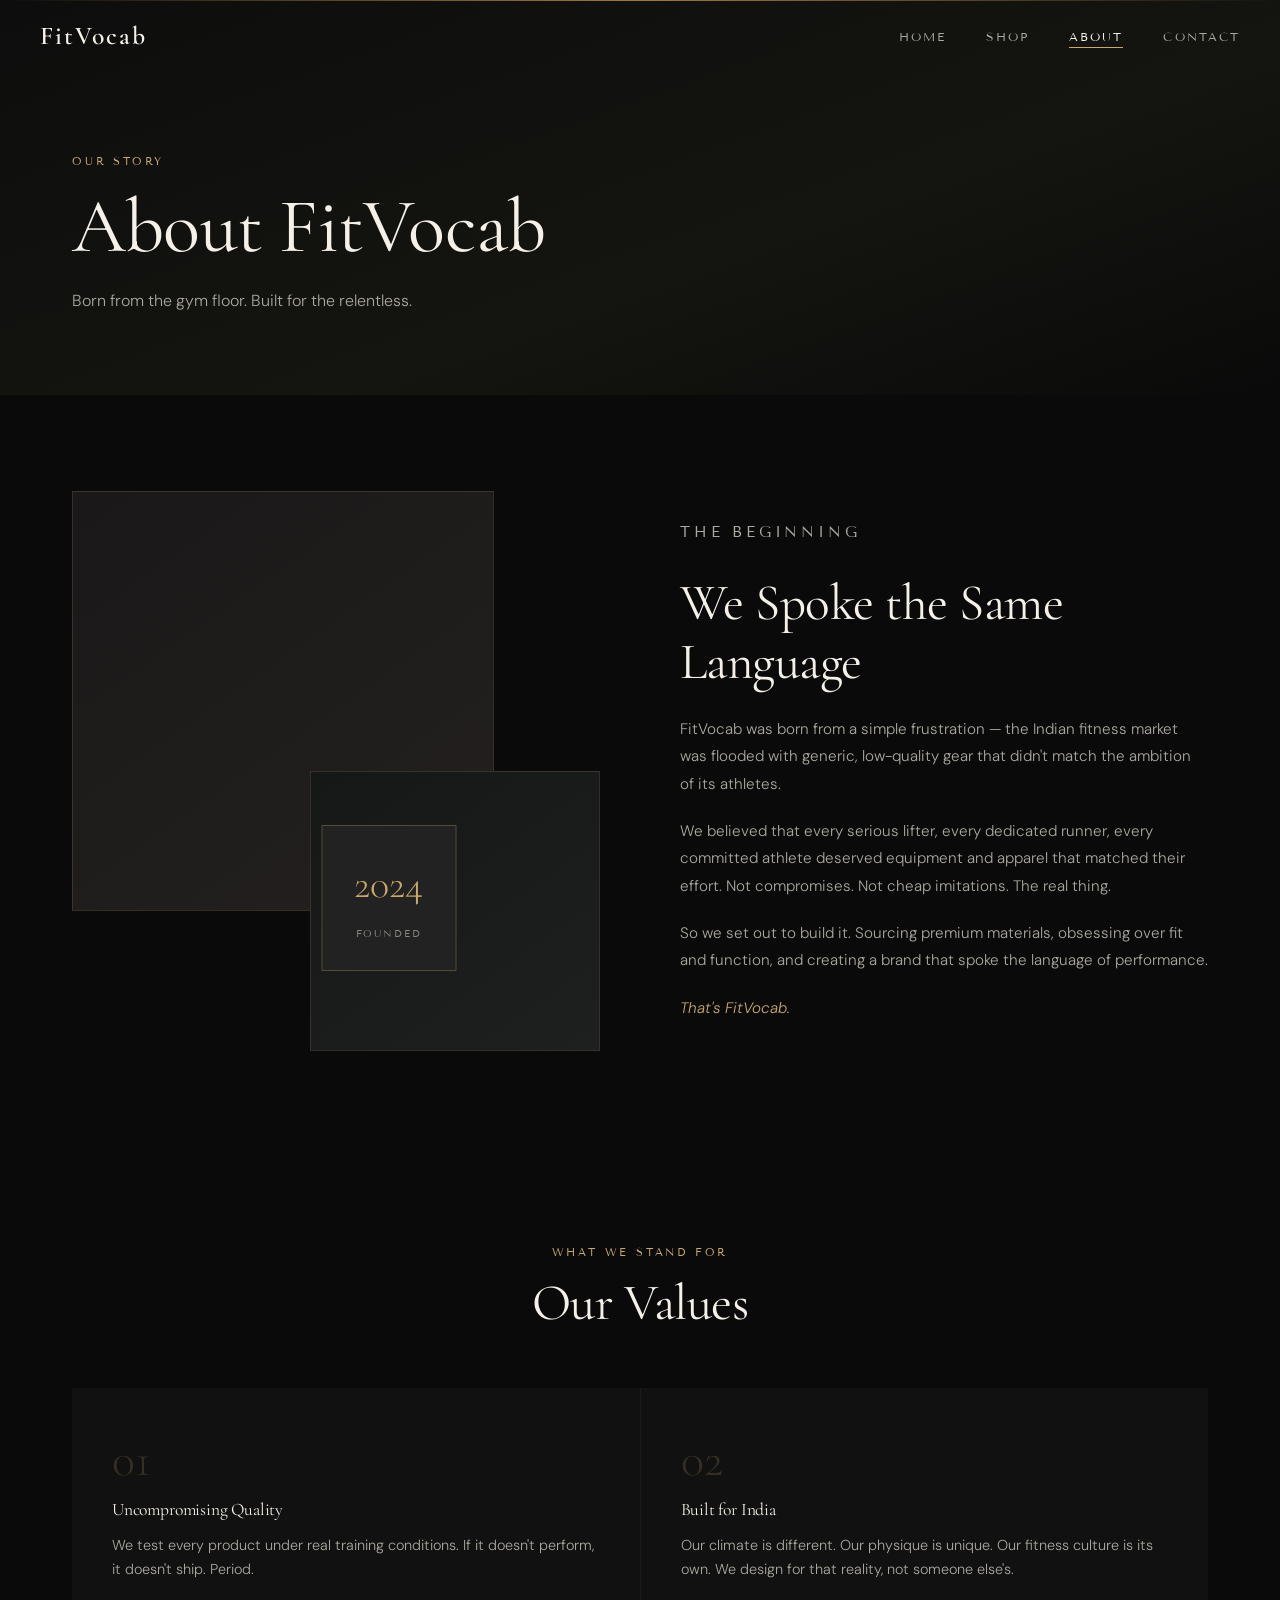
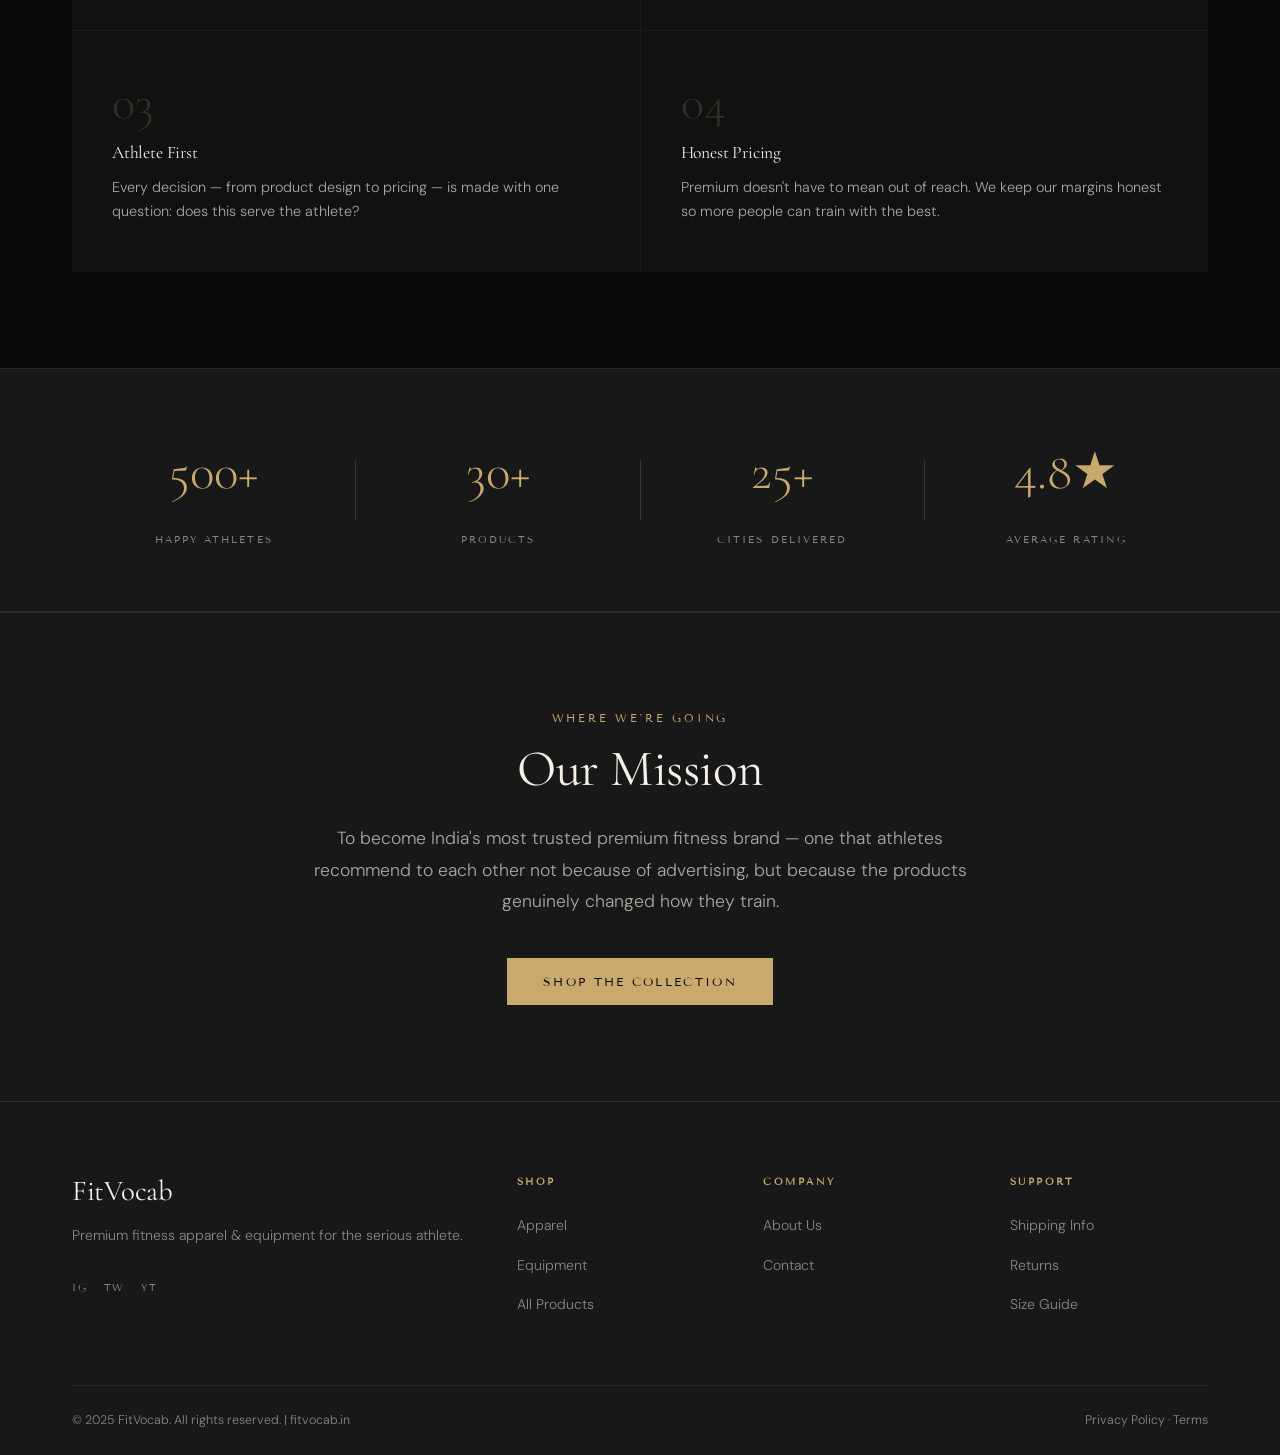
==== about.html @ 498e6c44 "Initial commit — FitVocab website" ====
<!DOCTYPE html>
<html lang="en">
<head>
  <meta charset="UTF-8" />
  <meta name="viewport" content="width=device-width, initial-scale=1.0"/>
  <title>About — FitVocab</title>
  <link rel="preconnect" href="https://fonts.googleapis.com">
  <link rel="preconnect" href="https://fonts.gstatic.com" crossorigin>
  <link href="https://fonts.googleapis.com/css2?family=Cormorant+Garamond:ital,wght@0,300;0,400;0,600;1,300;1,400&family=Tenor+Sans&family=DM+Sans:wght@300;400;500&display=swap" rel="stylesheet">
  <link rel="stylesheet" href="css/style.css">
</head>
<body>

  <nav class="nav" id="nav">
    <a href="index.html" class="nav-logo">FitVocab</a>
    <ul class="nav-links">
      <li><a href="index.html">Home</a></li>
      <li><a href="products.html">Shop</a></li>
      <li><a href="about.html" class="active">About</a></li>
      <li><a href="contact.html">Contact</a></li>
    </ul>
    <button class="nav-toggle" id="navToggle">
      <span></span><span></span><span></span>
    </button>
  </nav>

  <div class="mobile-menu" id="mobileMenu">
    <ul>
      <li><a href="index.html">Home</a></li>
      <li><a href="products.html">Shop</a></li>
      <li><a href="about.html">About</a></li>
      <li><a href="contact.html">Contact</a></li>
    </ul>
  </div>

  <!-- PAGE HERO -->
  <section class="page-hero">
    <div class="page-hero-bg"></div>
    <div class="container">
      <p class="section-eyebrow">Our Story</p>
      <h1 class="page-hero-title">About FitVocab</h1>
      <p class="page-hero-sub">Born from the gym floor. Built for the relentless.</p>
    </div>
  </section>

  <!-- ORIGIN STORY -->
  <section class="about-story section">
    <div class="container">
      <div class="about-split">
        <div class="about-visual">
          <div class="about-img-block about-img-main"></div>
          <div class="about-img-block about-img-accent"></div>
          <div class="about-stat-card">
            <span class="stat-number">2024</span>
            <span class="stat-label">Founded</span>
          </div>
        </div>
        <div class="about-text">
          <p class="section-eyebrow">The Beginning</p>
          <h2>We Spoke the Same Language</h2>
          <p>FitVocab was born from a simple frustration — the Indian fitness market was flooded with generic, low-quality gear that didn't match the ambition of its athletes.</p>
          <p>We believed that every serious lifter, every dedicated runner, every committed athlete deserved equipment and apparel that matched their effort. Not compromises. Not cheap imitations. The real thing.</p>
          <p>So we set out to build it. Sourcing premium materials, obsessing over fit and function, and creating a brand that spoke the language of performance.</p>
          <p><em>That's FitVocab.</em></p>
        </div>
      </div>
    </div>
  </section>

  <!-- VALUES -->
  <section class="about-values section">
    <div class="container">
      <div class="section-header centered">
        <p class="section-eyebrow">What We Stand For</p>
        <h2 class="section-title">Our Values</h2>
      </div>
      <div class="values-grid">
        <div class="value-item">
          <div class="value-num">01</div>
          <h4>Uncompromising Quality</h4>
          <p>We test every product under real training conditions. If it doesn't perform, it doesn't ship. Period.</p>
        </div>
        <div class="value-item">
          <div class="value-num">02</div>
          <h4>Built for India</h4>
          <p>Our climate is different. Our physique is unique. Our fitness culture is its own. We design for that reality, not someone else's.</p>
        </div>
        <div class="value-item">
          <div class="value-num">03</div>
          <h4>Athlete First</h4>
          <p>Every decision — from product design to pricing — is made with one question: does this serve the athlete?</p>
        </div>
        <div class="value-item">
          <div class="value-num">04</div>
          <h4>Honest Pricing</h4>
          <p>Premium doesn't have to mean out of reach. We keep our margins honest so more people can train with the best.</p>
        </div>
      </div>
    </div>
  </section>

  <!-- STATS BAND -->
  <section class="stats-band">
    <div class="container">
      <div class="stats-row">
        <div class="stat">
          <span class="stat-big">500+</span>
          <span class="stat-desc">Happy Athletes</span>
        </div>
        <div class="stat-divider"></div>
        <div class="stat">
          <span class="stat-big">30+</span>
          <span class="stat-desc">Products</span>
        </div>
        <div class="stat-divider"></div>
        <div class="stat">
          <span class="stat-big">25+</span>
          <span class="stat-desc">Cities Delivered</span>
        </div>
        <div class="stat-divider"></div>
        <div class="stat">
          <span class="stat-big">4.8★</span>
          <span class="stat-desc">Average Rating</span>
        </div>
      </div>
    </div>
  </section>

  <!-- MISSION -->
  <section class="about-mission section">
    <div class="container">
      <div class="mission-inner">
        <p class="section-eyebrow">Where We're Going</p>
        <h2>Our Mission</h2>
        <p class="mission-text">To become India's most trusted premium fitness brand — one that athletes recommend to each other not because of advertising, but because the products genuinely changed how they train.</p>
        <a href="products.html" class="btn-primary">Shop the Collection</a>
      </div>
    </div>
  </section>

  <!-- FOOTER -->
  <footer class="footer">
    <div class="container">
      <div class="footer-grid">
        <div class="footer-brand">
          <h3 class="footer-logo">FitVocab</h3>
          <p>Premium fitness apparel & equipment for the serious athlete.</p>
          <div class="footer-social">
            <a href="#" aria-label="Instagram">IG</a>
            <a href="#" aria-label="Twitter">TW</a>
            <a href="#" aria-label="YouTube">YT</a>
          </div>
        </div>
        <div class="footer-links">
          <h5>Shop</h5>
          <ul>
            <li><a href="products.html?cat=apparel">Apparel</a></li>
            <li><a href="products.html?cat=equipment">Equipment</a></li>
            <li><a href="products.html">All Products</a></li>
          </ul>
        </div>
        <div class="footer-links">
          <h5>Company</h5>
          <ul>
            <li><a href="about.html">About Us</a></li>
            <li><a href="contact.html">Contact</a></li>
          </ul>
        </div>
        <div class="footer-links">
          <h5>Support</h5>
          <ul>
            <li><a href="#">Shipping Info</a></li>
            <li><a href="#">Returns</a></li>
            <li><a href="#">Size Guide</a></li>
          </ul>
        </div>
      </div>
      <div class="footer-bottom">
        <p>© 2025 FitVocab. All rights reserved. | fitvocab.in</p>
        <p><a href="#">Privacy Policy</a> · <a href="#">Terms</a></p>
      </div>
    </div>
  </footer>

  <script src="js/main.js"></script>
</body>
</html>
---- css/style.css ----
/* ============================================
   FITVOCAB — Premium Fitness Store
   Luxury Dark Aesthetic
   ============================================ */

:root {
  --black:    #0a0a0a;
  --dark:     #111111;
  --dark-2:   #181818;
  --dark-3:   #222222;
  --gold:     #c9a96e;
  --gold-lt:  #e2c992;
  --gold-dk:  #a07840;
  --white:    #f5f0e8;
  --white-2:  #ede8de;
  --grey:     #888880;
  --grey-lt:  #aaa89f;
  --radius:   2px;
  --nav-h:    72px;
  --transition: 0.4s cubic-bezier(0.25, 0.46, 0.45, 0.94);
}

/* RESET */
*, *::before, *::after { box-sizing: border-box; margin: 0; padding: 0; }
html { scroll-behavior: smooth; }
body {
  background: var(--black);
  color: var(--white);
  font-family: 'DM Sans', sans-serif;
  font-weight: 300;
  line-height: 1.7;
  overflow-x: hidden;
}
a { color: inherit; text-decoration: none; }
img { display: block; max-width: 100%; }
ul { list-style: none; }

/* TYPOGRAPHY */
h1, h2, h3, h4 {
  font-family: 'Cormorant Garamond', serif;
  font-weight: 400;
  line-height: 1.15;
  letter-spacing: -0.01em;
}
h1 { font-size: clamp(3rem, 7vw, 6rem); }
h2 { font-size: clamp(2rem, 4vw, 3.2rem); }
h3 { font-size: clamp(1.4rem, 2.5vw, 2rem); }
h4 { font-size: 1.2rem; }
em { font-style: italic; color: var(--gold); }

/* CONTAINER */
.container {
  max-width: 1200px;
  margin: 0 auto;
  padding: 0 32px;
}

/* SECTION SPACING */
.section { padding: 96px 0; }

/* SECTION HEADER */
.section-header {
  display: flex;
  align-items: baseline;
  gap: 24px;
  margin-bottom: 56px;
  flex-wrap: wrap;
}
.section-header.centered {
  flex-direction: column;
  align-items: center;
  text-align: center;
  gap: 12px;
}
.section-eyebrow {
  font-family: 'Tenor Sans', sans-serif;
  font-size: 0.7rem;
  letter-spacing: 0.25em;
  text-transform: uppercase;
  color: var(--gold);
}
.section-title { flex: 1; }
.section-link {
  font-family: 'Tenor Sans', sans-serif;
  font-size: 0.75rem;
  letter-spacing: 0.15em;
  text-transform: uppercase;
  color: var(--gold);
  margin-left: auto;
  white-space: nowrap;
  transition: opacity var(--transition);
}
.section-link:hover { opacity: 0.7; }

/* ============================================
   NAV
   ============================================ */
.nav {
  position: fixed;
  top: 0; left: 0; right: 0;
  z-index: 100;
  display: flex;
  align-items: center;
  justify-content: space-between;
  padding: 0 40px;
  height: var(--nav-h);
  transition: background var(--transition), border-color var(--transition);
}
.nav.scrolled {
  background: rgba(10,10,10,0.95);
  backdrop-filter: blur(12px);
  border-bottom: 1px solid rgba(201,169,110,0.15);
}
.nav-logo {
  font-family: 'Cormorant Garamond', serif;
  font-size: 1.6rem;
  font-weight: 600;
  letter-spacing: 0.08em;
  color: var(--white);
}
.nav-links {
  display: flex;
  gap: 40px;
}
.nav-links a {
  font-family: 'Tenor Sans', sans-serif;
  font-size: 0.72rem;
  letter-spacing: 0.18em;
  text-transform: uppercase;
  color: var(--grey-lt);
  transition: color var(--transition);
  position: relative;
}
.nav-links a::after {
  content: '';
  position: absolute;
  bottom: -4px; left: 0;
  width: 0; height: 1px;
  background: var(--gold);
  transition: width var(--transition);
}
.nav-links a:hover, .nav-links a.active {
  color: var(--white);
}
.nav-links a:hover::after, .nav-links a.active::after { width: 100%; }

.nav-toggle {
  display: none;
  flex-direction: column;
  gap: 5px;
  background: none;
  border: none;
  cursor: pointer;
  padding: 4px;
}
.nav-toggle span {
  display: block;
  width: 24px; height: 1px;
  background: var(--white);
  transition: var(--transition);
}

/* MOBILE MENU */
.mobile-menu {
  display: none;
  position: fixed;
  inset: 0;
  background: var(--black);
  z-index: 99;
  align-items: center;
  justify-content: center;
}
.mobile-menu.open { display: flex; }
.mobile-menu ul {
  display: flex;
  flex-direction: column;
  align-items: center;
  gap: 32px;
}
.mobile-menu a {
  font-family: 'Cormorant Garamond', serif;
  font-size: 2.5rem;
  color: var(--white-2);
  transition: color var(--transition);
}
.mobile-menu a:hover { color: var(--gold); }

/* ============================================
   BUTTONS
   ============================================ */
.btn-primary {
  display: inline-block;
  padding: 14px 36px;
  background: var(--gold);
  color: var(--black);
  font-family: 'Tenor Sans', sans-serif;
  font-size: 0.72rem;
  letter-spacing: 0.2em;
  text-transform: uppercase;
  transition: background var(--transition), transform 0.2s;
  cursor: pointer;
  border: none;
}
.btn-primary:hover {
  background: var(--gold-lt);
  transform: translateY(-2px);
}
.btn-ghost {
  display: inline-block;
  padding: 13px 36px;
  border: 1px solid rgba(201,169,110,0.5);
  color: var(--gold);
  font-family: 'Tenor Sans', sans-serif;
  font-size: 0.72rem;
  letter-spacing: 0.2em;
  text-transform: uppercase;
  transition: border-color var(--transition), background var(--transition);
}
.btn-ghost:hover {
  border-color: var(--gold);
  background: rgba(201,169,110,0.08);
}

/* ============================================
   HERO
   ============================================ */
.hero {
  position: relative;
  min-height: 100vh;
  display: flex;
  align-items: center;
  overflow: hidden;
}
.hero-bg {
  position: absolute;
  inset: 0;
  z-index: 0;
}
.hero-gradient {
  position: absolute;
  inset: 0;
  background:
    radial-gradient(ellipse 80% 60% at 60% 40%, rgba(201,169,110,0.07) 0%, transparent 60%),
    radial-gradient(ellipse 50% 80% at 20% 80%, rgba(201,169,110,0.04) 0%, transparent 50%),
    linear-gradient(160deg, #0a0a0a 0%, #111111 50%, #0d0d0d 100%);
}
.hero-grain {
  position: absolute;
  inset: 0;
  opacity: 0.035;
  background-image: url("data:image/svg+xml,%3Csvg viewBox='0 0 256 256' xmlns='http://www.w3.org/2000/svg'%3E%3Cfilter id='noise'%3E%3CfeTurbulence type='fractalNoise' baseFrequency='0.9' numOctaves='4' stitchTiles='stitch'/%3E%3C/filter%3E%3Crect width='100%25' height='100%25' filter='url(%23noise)' opacity='1'/%3E%3C/svg%3E");
  background-size: 200px;
}
.hero-content {
  position: relative;
  z-index: 1;
  padding: 0 40px;
  max-width: 760px;
  padding-top: var(--nav-h);
}
.hero-eyebrow {
  font-family: 'Tenor Sans', sans-serif;
  font-size: 0.7rem;
  letter-spacing: 0.3em;
  text-transform: uppercase;
  color: var(--gold);
  margin-bottom: 24px;
}
.hero-title {
  font-size: clamp(4rem, 9vw, 8rem);
  font-weight: 300;
  line-height: 1.05;
  margin-bottom: 24px;
  color: var(--white);
}
.hero-sub {
  font-size: 1rem;
  color: var(--grey-lt);
  max-width: 460px;
  margin-bottom: 48px;
  line-height: 1.8;
}
.hero-cta {
  display: flex;
  gap: 16px;
  flex-wrap: wrap;
}

/* Hero decorative elements */
.hero-scroll {
  position: absolute;
  bottom: 48px;
  left: 40px;
  display: flex;
  flex-direction: column;
  align-items: center;
  gap: 12px;
  z-index: 1;
}
.hero-scroll span {
  font-family: 'Tenor Sans', sans-serif;
  font-size: 0.6rem;
  letter-spacing: 0.25em;
  text-transform: uppercase;
  color: var(--grey);
  writing-mode: vertical-rl;
}
.scroll-line {
  width: 1px;
  height: 60px;
  background: linear-gradient(to bottom, var(--gold), transparent);
  animation: scrollPulse 2s ease-in-out infinite;
}
@keyframes scrollPulse {
  0%, 100% { opacity: 0.4; transform: scaleY(1); }
  50% { opacity: 1; transform: scaleY(1.1); }
}

.hero-badge {
  position: absolute;
  bottom: 48px;
  right: 60px;
  z-index: 1;
  animation: badgeSpin 20s linear infinite;
}
.badge-ring {
  position: relative;
  width: 100px;
  height: 100px;
}
.badge-text-svg {
  width: 100%;
  height: 100%;
  animation: badgeSpin 25s linear infinite;
}
.badge-center {
  position: absolute;
  inset: 0;
  display: flex;
  align-items: center;
  justify-content: center;
  font-family: 'Cormorant Garamond', serif;
  font-size: 1.1rem;
  color: var(--gold);
}
@keyframes badgeSpin {
  from { transform: rotate(0deg); }
  to { transform: rotate(360deg); }
}

/* REVEAL ANIMATIONS */
.reveal {
  opacity: 0;
  transform: translateY(30px);
  animation: revealUp 0.9s cubic-bezier(0.25, 0.46, 0.45, 0.94) forwards;
}
.delay-1 { animation-delay: 0.2s; }
.delay-2 { animation-delay: 0.4s; }
.delay-3 { animation-delay: 0.6s; }
@keyframes revealUp {
  to { opacity: 1; transform: translateY(0); }
}

/* ============================================
   MARQUEE
   ============================================ */
.marquee-wrap {
  background: var(--dark-2);
  border-top: 1px solid rgba(201,169,110,0.15);
  border-bottom: 1px solid rgba(201,169,110,0.15);
  padding: 14px 0;
  overflow: hidden;
  white-space: nowrap;
}
.marquee-track {
  display: inline-flex;
  gap: 40px;
  animation: marquee 30s linear infinite;
}
.marquee-track span {
  font-family: 'Tenor Sans', sans-serif;
  font-size: 0.72rem;
  letter-spacing: 0.18em;
  text-transform: uppercase;
  color: var(--grey-lt);
}
.marquee-track .dot { color: var(--gold); }
@keyframes marquee {
  from { transform: translateX(0); }
  to { transform: translateX(-50%); }
}

/* ============================================
   CATEGORIES
   ============================================ */
.cat-grid {
  display: grid;
  grid-template-columns: 1fr 1fr;
  gap: 2px;
}
.cat-card {
  position: relative;
  height: 480px;
  overflow: hidden;
  cursor: pointer;
}
.cat-apparel {
  background: linear-gradient(135deg, #1a1a1a 0%, #252520 100%);
}
.cat-equipment {
  background: linear-gradient(135deg, #151515 0%, #202020 100%);
}
.cat-card::before {
  content: '';
  position: absolute;
  inset: 0;
  background:
    radial-gradient(ellipse 60% 60% at 40% 40%, rgba(201,169,110,0.12) 0%, transparent 60%);
  z-index: 0;
  transition: opacity 0.5s;
}
.cat-card:hover::before { opacity: 1.5; }
.cat-overlay {
  position: absolute;
  inset: 0;
  background: linear-gradient(to top, rgba(0,0,0,0.7) 0%, transparent 60%);
  z-index: 1;
  transition: background var(--transition);
}
.cat-card:hover .cat-overlay {
  background: linear-gradient(to top, rgba(0,0,0,0.8) 0%, rgba(0,0,0,0.2) 100%);
}
.cat-content {
  position: absolute;
  bottom: 48px;
  left: 48px;
  z-index: 2;
}
.cat-label {
  font-family: 'Tenor Sans', sans-serif;
  font-size: 0.65rem;
  letter-spacing: 0.3em;
  color: var(--gold);
  display: block;
  margin-bottom: 12px;
}
.cat-content h3 {
  font-size: 2.5rem;
  margin-bottom: 8px;
}
.cat-content p {
  color: var(--grey-lt);
  font-size: 0.9rem;
  margin-bottom: 16px;
}
.cat-arrow {
  font-size: 1.5rem;
  color: var(--gold);
  display: inline-block;
  transition: transform var(--transition);
}
.cat-card:hover .cat-arrow { transform: translateX(8px); }

/* Decorative geometric on category cards */
.cat-apparel::after, .cat-equipment::after {
  content: '';
  position: absolute;
  top: 32px; right: 32px;
  width: 80px; height: 80px;
  border: 1px solid rgba(201,169,110,0.2);
  z-index: 1;
  transition: transform 0.6s, opacity 0.4s;
}
.cat-card:hover::after {
  transform: rotate(45deg) scale(1.1);
  opacity: 0.6;
}

/* ============================================
   PRODUCT CARDS
   ============================================ */
.products-grid {
  display: grid;
  grid-template-columns: repeat(4, 1fr);
  gap: 24px;
}
.product-card {
  cursor: pointer;
}
.product-img-wrap {
  position: relative;
  overflow: hidden;
  aspect-ratio: 3/4;
  background: var(--dark-2);
  margin-bottom: 16px;
}
.product-img {
  width: 100%;
  height: 100%;
  transition: transform 0.6s cubic-bezier(0.25, 0.46, 0.45, 0.94);
}
.product-card:hover .product-img { transform: scale(1.06); }

/* Product image placeholders with premium gradients */
.product-img-1 { background: linear-gradient(145deg, #1c1c1a 0%, #2a2820 40%, #1e1c18 100%); }
.product-img-2 { background: linear-gradient(145deg, #181818 0%, #252525 40%, #1a1a1a 100%); }
.product-img-3 { background: linear-gradient(145deg, #1a1c1c 0%, #222828 40%, #181a1a 100%); }
.product-img-4 { background: linear-gradient(145deg, #1c1a18 0%, #282420 40%, #1a1816 100%); }
.product-img-5 { background: linear-gradient(145deg, #181c1c 0%, #202828 40%, #161a1a 100%); }
.product-img-6 { background: linear-gradient(145deg, #1c1c18 0%, #28281e 40%, #1a1a16 100%); }
.product-img-7 { background: linear-gradient(145deg, #1a1818 0%, #261e1e 40%, #181414 100%); }
.product-img-8 { background: linear-gradient(145deg, #181c18 0%, #1e2a1e 40%, #161a16 100%); }

/* Add inner texture to product images */
.product-img::after {
  content: '';
  position: absolute;
  inset: 20%;
  border: 1px solid rgba(201,169,110,0.08);
  transition: opacity 0.4s;
}

.product-tag {
  position: absolute;
  top: 16px; left: 16px;
  background: var(--gold);
  color: var(--black);
  font-family: 'Tenor Sans', sans-serif;
  font-size: 0.6rem;
  letter-spacing: 0.15em;
  text-transform: uppercase;
  padding: 4px 10px;
  z-index: 2;
}
.product-hover {
  position: absolute;
  inset: 0;
  background: rgba(0,0,0,0.4);
  display: flex;
  align-items: flex-end;
  justify-content: center;
  padding-bottom: 24px;
  opacity: 0;
  transition: opacity var(--transition);
  z-index: 3;
}
.product-card:hover .product-hover { opacity: 1; }
.btn-quick {
  display: inline-block;
  padding: 10px 28px;
  background: var(--white);
  color: var(--black);
  font-family: 'Tenor Sans', sans-serif;
  font-size: 0.65rem;
  letter-spacing: 0.18em;
  text-transform: uppercase;
  transform: translateY(10px);
  transition: transform 0.3s;
}
.product-card:hover .btn-quick { transform: translateY(0); }

.product-cat {
  font-family: 'Tenor Sans', sans-serif;
  font-size: 0.62rem;
  letter-spacing: 0.2em;
  text-transform: uppercase;
  color: var(--gold);
  margin-bottom: 6px;
}
.product-name {
  font-size: 1rem;
  font-family: 'Cormorant Garamond', serif;
  font-weight: 400;
  margin-bottom: 6px;
}
.product-price {
  font-family: 'DM Sans', sans-serif;
  font-size: 0.95rem;
  font-weight: 400;
  color: var(--grey-lt);
}

/* ============================================
   BRAND STATEMENT
   ============================================ */
.brand-statement {
  padding: 80px 0;
  background: var(--dark-2);
  border-top: 1px solid rgba(201,169,110,0.1);
  border-bottom: 1px solid rgba(201,169,110,0.1);
}
.statement-inner {
  max-width: 900px;
  margin: 0 auto;
  padding: 0 32px;
  display: flex;
  align-items: center;
  gap: 40px;
}
.statement-line {
  flex: 1;
  height: 1px;
  background: linear-gradient(to right, transparent, var(--gold-dk), transparent);
}
blockquote {
  font-family: 'Cormorant Garamond', serif;
  font-size: clamp(1.3rem, 2.5vw, 1.9rem);
  font-weight: 300;
  font-style: italic;
  text-align: center;
  color: var(--white-2);
  line-height: 1.5;
  white-space: nowrap;
  flex-shrink: 0;
}

/* ============================================
   WHY SECTION
   ============================================ */
.why-grid {
  display: grid;
  grid-template-columns: repeat(4, 1fr);
  gap: 1px;
  background: rgba(201,169,110,0.1);
}
.why-card {
  background: var(--dark);
  padding: 48px 32px;
  transition: background var(--transition);
}
.why-card:hover { background: var(--dark-2); }
.why-icon {
  font-size: 1.4rem;
  color: var(--gold);
  margin-bottom: 20px;
}
.why-card h4 {
  font-size: 1rem;
  margin-bottom: 12px;
  letter-spacing: 0.02em;
}
.why-card p {
  font-size: 0.88rem;
  color: var(--grey-lt);
  line-height: 1.7;
}

/* ============================================
   NEWSLETTER
   ============================================ */
.newsletter {
  padding: 96px 0;
  background: var(--dark-2);
  border-top: 1px solid rgba(201,169,110,0.1);
}
.newsletter-inner {
  max-width: 560px;
  margin: 0 auto;
  text-align: center;
  padding: 0 32px;
}
.newsletter-inner h2 {
  margin: 16px 0 36px;
  font-size: clamp(1.8rem, 3vw, 2.6rem);
}
.newsletter-form {
  display: flex;
  gap: 0;
  margin-bottom: 16px;
}
.newsletter-form input {
  flex: 1;
  padding: 14px 20px;
  background: rgba(255,255,255,0.05);
  border: 1px solid rgba(201,169,110,0.25);
  border-right: none;
  color: var(--white);
  font-family: 'DM Sans', sans-serif;
  font-size: 0.9rem;
  outline: none;
  transition: border-color var(--transition);
}
.newsletter-form input:focus { border-color: var(--gold); }
.newsletter-form input::placeholder { color: var(--grey); }
.newsletter-form button {
  padding: 14px 28px;
  background: var(--gold);
  color: var(--black);
  border: none;
  font-family: 'Tenor Sans', sans-serif;
  font-size: 0.7rem;
  letter-spacing: 0.18em;
  text-transform: uppercase;
  cursor: pointer;
  transition: background var(--transition);
}
.newsletter-form button:hover { background: var(--gold-lt); }
.newsletter-note {
  font-size: 0.78rem;
  color: var(--grey);
}

/* ============================================
   PAGE HERO (inner pages)
   ============================================ */
.page-hero {
  position: relative;
  padding: calc(var(--nav-h) + 80px) 0 80px;
  overflow: hidden;
}
.page-hero-bg {
  position: absolute;
  inset: 0;
  background: linear-gradient(160deg, #0d0d0d 0%, #141410 60%, #0a0a0a 100%);
}
.page-hero-bg::after {
  content: '';
  position: absolute;
  top: 0; left: 0; right: 0;
  height: 1px;
  background: linear-gradient(to right, transparent, var(--gold-dk), transparent);
}
.page-hero .container { position: relative; z-index: 1; }
.page-hero-title {
  font-size: clamp(3rem, 6vw, 5rem);
  margin: 12px 0 16px;
}
.page-hero-sub {
  color: var(--grey-lt);
  font-size: 1rem;
}

/* ============================================
   SHOP PAGE
   ============================================ */
.filter-bar {
  display: flex;
  justify-content: space-between;
  align-items: center;
  margin-bottom: 48px;
  padding-bottom: 24px;
  border-bottom: 1px solid rgba(201,169,110,0.1);
  flex-wrap: wrap;
  gap: 16px;
}
.filter-tabs {
  display: flex;
  gap: 4px;
}
.filter-btn {
  padding: 8px 24px;
  background: none;
  border: 1px solid rgba(255,255,255,0.1);
  color: var(--grey-lt);
  font-family: 'Tenor Sans', sans-serif;
  font-size: 0.68rem;
  letter-spacing: 0.18em;
  text-transform: uppercase;
  cursor: pointer;
  transition: all var(--transition);
}
.filter-btn.active, .filter-btn:hover {
  background: var(--gold);
  color: var(--black);
  border-color: var(--gold);
}
.sort-select {
  background: var(--dark-2);
  border: 1px solid rgba(201,169,110,0.2);
  color: var(--grey-lt);
  font-family: 'Tenor Sans', sans-serif;
  font-size: 0.68rem;
  letter-spacing: 0.1em;
  padding: 8px 16px;
  cursor: pointer;
  outline: none;
}

/* PRODUCT MODAL */
.modal-overlay {
  display: none;
  position: fixed;
  inset: 0;
  background: rgba(0,0,0,0.85);
  z-index: 200;
  align-items: center;
  justify-content: center;
  padding: 24px;
  backdrop-filter: blur(6px);
}
.modal-overlay.open { display: flex; }
.modal {
  background: var(--dark-2);
  border: 1px solid rgba(201,169,110,0.2);
  max-width: 800px;
  width: 100%;
  display: grid;
  grid-template-columns: 1fr 1fr;
  position: relative;
  animation: modalIn 0.4s cubic-bezier(0.25, 0.46, 0.45, 0.94);
}
@keyframes modalIn {
  from { opacity: 0; transform: scale(0.95) translateY(20px); }
  to { opacity: 1; transform: scale(1) translateY(0); }
}
.modal-close {
  position: absolute;
  top: 16px; right: 16px;
  background: none;
  border: none;
  color: var(--grey-lt);
  font-size: 1rem;
  cursor: pointer;
  z-index: 1;
  transition: color var(--transition);
}
.modal-close:hover { color: var(--white); }
.modal-img-wrap { aspect-ratio: 1; }
.modal-img {
  width: 100%;
  height: 100%;
}
.modal-info {
  padding: 48px 40px;
  display: flex;
  flex-direction: column;
  gap: 16px;
}
.modal-price {
  font-size: 1.5rem;
  font-family: 'Cormorant Garamond', serif;
  color: var(--gold);
}
.modal-desc { font-size: 0.88rem; color: var(--grey-lt); line-height: 1.7; }
.modal-label {
  font-family: 'Tenor Sans', sans-serif;
  font-size: 0.65rem;
  letter-spacing: 0.2em;
  text-transform: uppercase;
  color: var(--grey);
  margin-bottom: 10px;
}
.size-options { display: flex; gap: 8px; }
.size-btn {
  width: 40px; height: 40px;
  background: none;
  border: 1px solid rgba(255,255,255,0.15);
  color: var(--grey-lt);
  font-family: 'Tenor Sans', sans-serif;
  font-size: 0.72rem;
  cursor: pointer;
  transition: all var(--transition);
}
.size-btn.selected, .size-btn:hover {
  border-color: var(--gold);
  color: var(--gold);
}
.modal-buy {
  margin-top: auto;
  display: block;
  text-align: center;
  width: 100%;
  font-size: 0.65rem;
}
.modal-note {
  font-size: 0.75rem;
  color: var(--grey);
  text-align: center;
}

/* ============================================
   ABOUT PAGE
   ============================================ */
.about-split {
  display: grid;
  grid-template-columns: 1fr 1fr;
  gap: 80px;
  align-items: center;
}
.about-visual {
  position: relative;
  height: 560px;
}
.about-img-block {
  position: absolute;
  border: 1px solid rgba(201,169,110,0.15);
}
.about-img-main {
  top: 0; left: 0;
  width: 80%;
  height: 75%;
  background: linear-gradient(145deg, #1a1818, #242020);
}
.about-img-accent {
  bottom: 0; right: 0;
  width: 55%;
  height: 50%;
  background: linear-gradient(145deg, #161818, #1e2020);
}
.about-stat-card {
  position: absolute;
  bottom: 80px; left: 60%;
  transform: translateX(-50%);
  background: var(--dark-3);
  border: 1px solid rgba(201,169,110,0.3);
  padding: 24px 32px;
  text-align: center;
  z-index: 2;
}
.stat-number {
  display: block;
  font-family: 'Cormorant Garamond', serif;
  font-size: 2.5rem;
  color: var(--gold);
}
.stat-label {
  font-family: 'Tenor Sans', sans-serif;
  font-size: 0.6rem;
  letter-spacing: 0.2em;
  text-transform: uppercase;
  color: var(--grey);
}
.about-text {
  display: flex;
  flex-direction: column;
  gap: 20px;
}
.about-text h2 { margin: 8px 0 4px; }
.about-text p { color: var(--grey-lt); font-size: 0.95rem; line-height: 1.8; }
.about-text em { font-style: italic; color: var(--gold); }

.values-grid {
  display: grid;
  grid-template-columns: repeat(2, 1fr);
  gap: 1px;
  background: rgba(201,169,110,0.1);
}
.value-item {
  background: var(--dark);
  padding: 48px 40px;
  transition: background var(--transition);
}
.value-item:hover { background: var(--dark-2); }
.value-num {
  font-family: 'Cormorant Garamond', serif;
  font-size: 3rem;
  color: rgba(201,169,110,0.2);
  margin-bottom: 16px;
  line-height: 1;
}
.value-item h4 { font-size: 1.1rem; margin-bottom: 12px; }
.value-item p { color: var(--grey-lt); font-size: 0.9rem; line-height: 1.7; }

/* STATS BAND */
.stats-band {
  background: var(--dark-2);
  border-top: 1px solid rgba(201,169,110,0.1);
  border-bottom: 1px solid rgba(201,169,110,0.1);
  padding: 60px 0;
}
.stats-row {
  display: flex;
  align-items: center;
  justify-content: center;
  gap: 0;
}
.stat {
  flex: 1;
  text-align: center;
  padding: 0 20px;
}
.stat-big {
  display: block;
  font-family: 'Cormorant Garamond', serif;
  font-size: clamp(2.5rem, 4vw, 3.5rem);
  color: var(--gold);
  margin-bottom: 8px;
}
.stat-desc {
  font-family: 'Tenor Sans', sans-serif;
  font-size: 0.65rem;
  letter-spacing: 0.2em;
  text-transform: uppercase;
  color: var(--grey);
}
.stat-divider {
  width: 1px;
  height: 60px;
  background: rgba(201,169,110,0.2);
}

/* MISSION */
.about-mission {
  background: var(--dark-2);
  border-top: 1px solid rgba(201,169,110,0.1);
}
.mission-inner {
  max-width: 680px;
  margin: 0 auto;
  text-align: center;
}
.mission-inner h2 { margin: 12px 0 24px; }
.mission-text {
  font-size: 1.1rem;
  color: var(--grey-lt);
  line-height: 1.8;
  margin-bottom: 40px;
}

/* ============================================
   CONTACT PAGE
   ============================================ */
.contact-grid {
  display: grid;
  grid-template-columns: 1fr 1.4fr;
  gap: 80px;
  align-items: start;
}
.contact-info h2 { font-size: 2.2rem; margin-bottom: 16px; }
.contact-info > p { color: var(--grey-lt); font-size: 0.95rem; margin-bottom: 40px; line-height: 1.7; }
.contact-items {
  display: flex;
  flex-direction: column;
  gap: 28px;
  margin-bottom: 40px;
}
.contact-item {
  display: flex;
  gap: 20px;
  align-items: flex-start;
}
.contact-icon {
  font-size: 1.2rem;
  color: var(--gold);
  margin-top: 2px;
  width: 24px;
  flex-shrink: 0;
}
.contact-item h5 {
  font-family: 'Tenor Sans', sans-serif;
  font-size: 0.65rem;
  letter-spacing: 0.2em;
  text-transform: uppercase;
  color: var(--grey);
  margin-bottom: 4px;
}
.contact-item p { font-size: 0.95rem; color: var(--white-2); }
.contact-note { font-size: 0.8rem !important; color: var(--grey) !important; margin-top: 2px; }
.contact-social p {
  font-family: 'Tenor Sans', sans-serif;
  font-size: 0.65rem;
  letter-spacing: 0.2em;
  text-transform: uppercase;
  color: var(--grey);
  margin-bottom: 12px;
}
.social-row { display: flex; gap: 16px; }
.social-link {
  font-size: 0.85rem;
  color: var(--gold);
  transition: opacity var(--transition);
}
.social-link:hover { opacity: 0.7; }

/* CONTACT FORM */
.contact-form-wrap {
  background: var(--dark-2);
  border: 1px solid rgba(201,169,110,0.1);
  padding: 48px;
}
.contact-form { display: flex; flex-direction: column; gap: 24px; }
.form-row { display: grid; grid-template-columns: 1fr 1fr; gap: 16px; }
.form-group { display: flex; flex-direction: column; gap: 8px; }
.form-group label {
  font-family: 'Tenor Sans', sans-serif;
  font-size: 0.63rem;
  letter-spacing: 0.2em;
  text-transform: uppercase;
  color: var(--grey);
}
.form-group input, .form-group select, .form-group textarea {
  background: rgba(255,255,255,0.04);
  border: 1px solid rgba(201,169,110,0.15);
  padding: 12px 16px;
  color: var(--white);
  font-family: 'DM Sans', sans-serif;
  font-size: 0.9rem;
  outline: none;
  transition: border-color var(--transition);
  resize: vertical;
}
.form-group input:focus, .form-group select:focus, .form-group textarea:focus {
  border-color: rgba(201,169,110,0.5);
}
.form-group input::placeholder, .form-group textarea::placeholder { color: var(--grey); }
.form-group select option { background: var(--dark-2); }
.form-submit {
  align-self: flex-start;
  cursor: pointer;
}
.form-success {
  display: none;
  padding: 12px 20px;
  background: rgba(201,169,110,0.1);
  border: 1px solid rgba(201,169,110,0.3);
  color: var(--gold);
  font-size: 0.85rem;
}
.form-success.show { display: block; }

/* FAQ STRIP */
.faq-grid {
  display: grid;
  grid-template-columns: repeat(2, 1fr);
  gap: 1px;
  background: rgba(201,169,110,0.1);
}
.faq-item {
  background: var(--dark);
  padding: 40px 36px;
}
.faq-item h5 {
  font-size: 1rem;
  font-family: 'Cormorant Garamond', serif;
  font-weight: 600;
  margin-bottom: 12px;
  color: var(--white);
}
.faq-item p { font-size: 0.88rem; color: var(--grey-lt); line-height: 1.7; }

/* ============================================
   FOOTER
   ============================================ */
.footer {
  background: var(--dark-2);
  border-top: 1px solid rgba(201,169,110,0.15);
  padding: 72px 0 0;
}
.footer-grid {
  display: grid;
  grid-template-columns: 2fr 1fr 1fr 1fr;
  gap: 48px;
  margin-bottom: 56px;
}
.footer-logo {
  font-family: 'Cormorant Garamond', serif;
  font-size: 1.8rem;
  font-weight: 400;
  margin-bottom: 16px;
}
.footer-brand p { font-size: 0.88rem; color: var(--grey); line-height: 1.7; margin-bottom: 24px; }
.footer-social { display: flex; gap: 16px; }
.footer-social a {
  font-family: 'Tenor Sans', sans-serif;
  font-size: 0.62rem;
  letter-spacing: 0.18em;
  color: var(--grey);
  transition: color var(--transition);
  padding: 8px 0;
}
.footer-social a:hover { color: var(--gold); }
.footer-links h5 {
  font-family: 'Tenor Sans', sans-serif;
  font-size: 0.62rem;
  letter-spacing: 0.25em;
  text-transform: uppercase;
  color: var(--gold);
  margin-bottom: 20px;
}
.footer-links li { margin-bottom: 12px; }
.footer-links a {
  font-size: 0.88rem;
  color: var(--grey);
  transition: color var(--transition);
}
.footer-links a:hover { color: var(--white-2); }
.footer-bottom {
  border-top: 1px solid rgba(255,255,255,0.06);
  padding: 24px 0;
  display: flex;
  justify-content: space-between;
  align-items: center;
  flex-wrap: wrap;
  gap: 12px;
}
.footer-bottom p { font-size: 0.78rem; color: var(--grey); }
.footer-bottom a { color: var(--grey); transition: color var(--transition); }
.footer-bottom a:hover { color: var(--gold); }

/* ============================================
   RESPONSIVE
   ============================================ */
@media (max-width: 1024px) {
  .products-grid { grid-template-columns: repeat(3, 1fr); }
  .footer-grid { grid-template-columns: 1fr 1fr; gap: 36px; }
  .about-split { gap: 48px; }
}

@media (max-width: 768px) {
  :root { --nav-h: 60px; }
  .nav { padding: 0 20px; }
  .nav-links { display: none; }
  .nav-toggle { display: flex; }
  .hero-content { padding: 0 24px; }
  .hero-badge { display: none; }
  .hero-scroll { left: 24px; }
  blockquote { font-size: 1.1rem; white-space: normal; }
  .statement-inner { flex-direction: column; gap: 20px; text-align: center; }
  .cat-grid { grid-template-columns: 1fr; }
  .cat-card { height: 320px; }
  .products-grid { grid-template-columns: repeat(2, 1fr); gap: 16px; }
  .why-grid { grid-template-columns: 1fr 1fr; }
  .stats-row { flex-wrap: wrap; gap: 32px; }
  .stat-divider { display: none; }
  .about-split { grid-template-columns: 1fr; }
  .about-visual { height: 360px; }
  .values-grid { grid-template-columns: 1fr; }
  .contact-grid { grid-template-columns: 1fr; gap: 48px; }
  .contact-form-wrap { padding: 32px 24px; }
  .faq-grid { grid-template-columns: 1fr; }
  .footer-grid { grid-template-columns: 1fr 1fr; }
  .container { padding: 0 20px; }
  .section { padding: 64px 0; }
  .modal { grid-template-columns: 1fr; }
  .modal-img-wrap { aspect-ratio: 16/9; }
}

@media (max-width: 480px) {
  .products-grid { grid-template-columns: 1fr 1fr; gap: 12px; }
  .why-grid { grid-template-columns: 1fr; }
  .footer-grid { grid-template-columns: 1fr; }
  .footer-bottom { flex-direction: column; text-align: center; }
  .form-row { grid-template-columns: 1fr; }
  .newsletter-form { flex-direction: column; }
  .newsletter-form input { border-right: 1px solid rgba(201,169,110,0.25); border-bottom: none; }
}
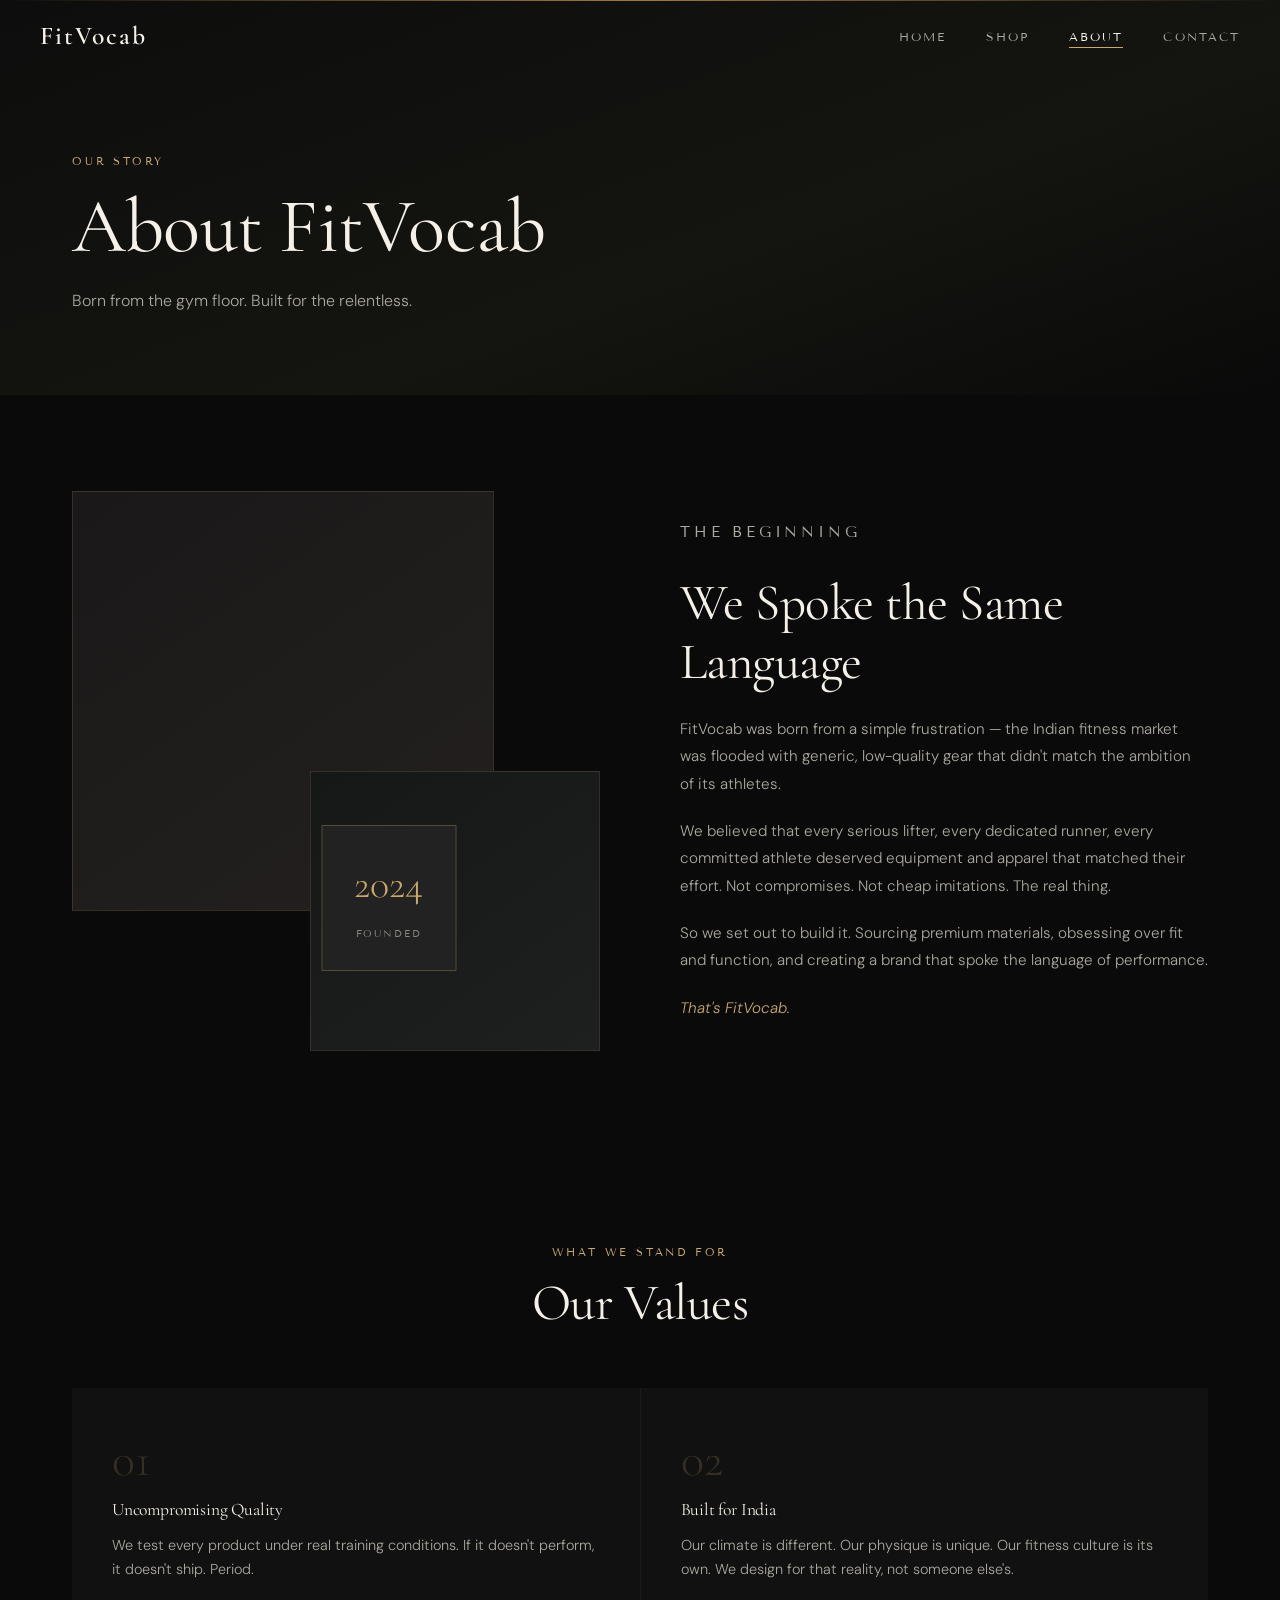
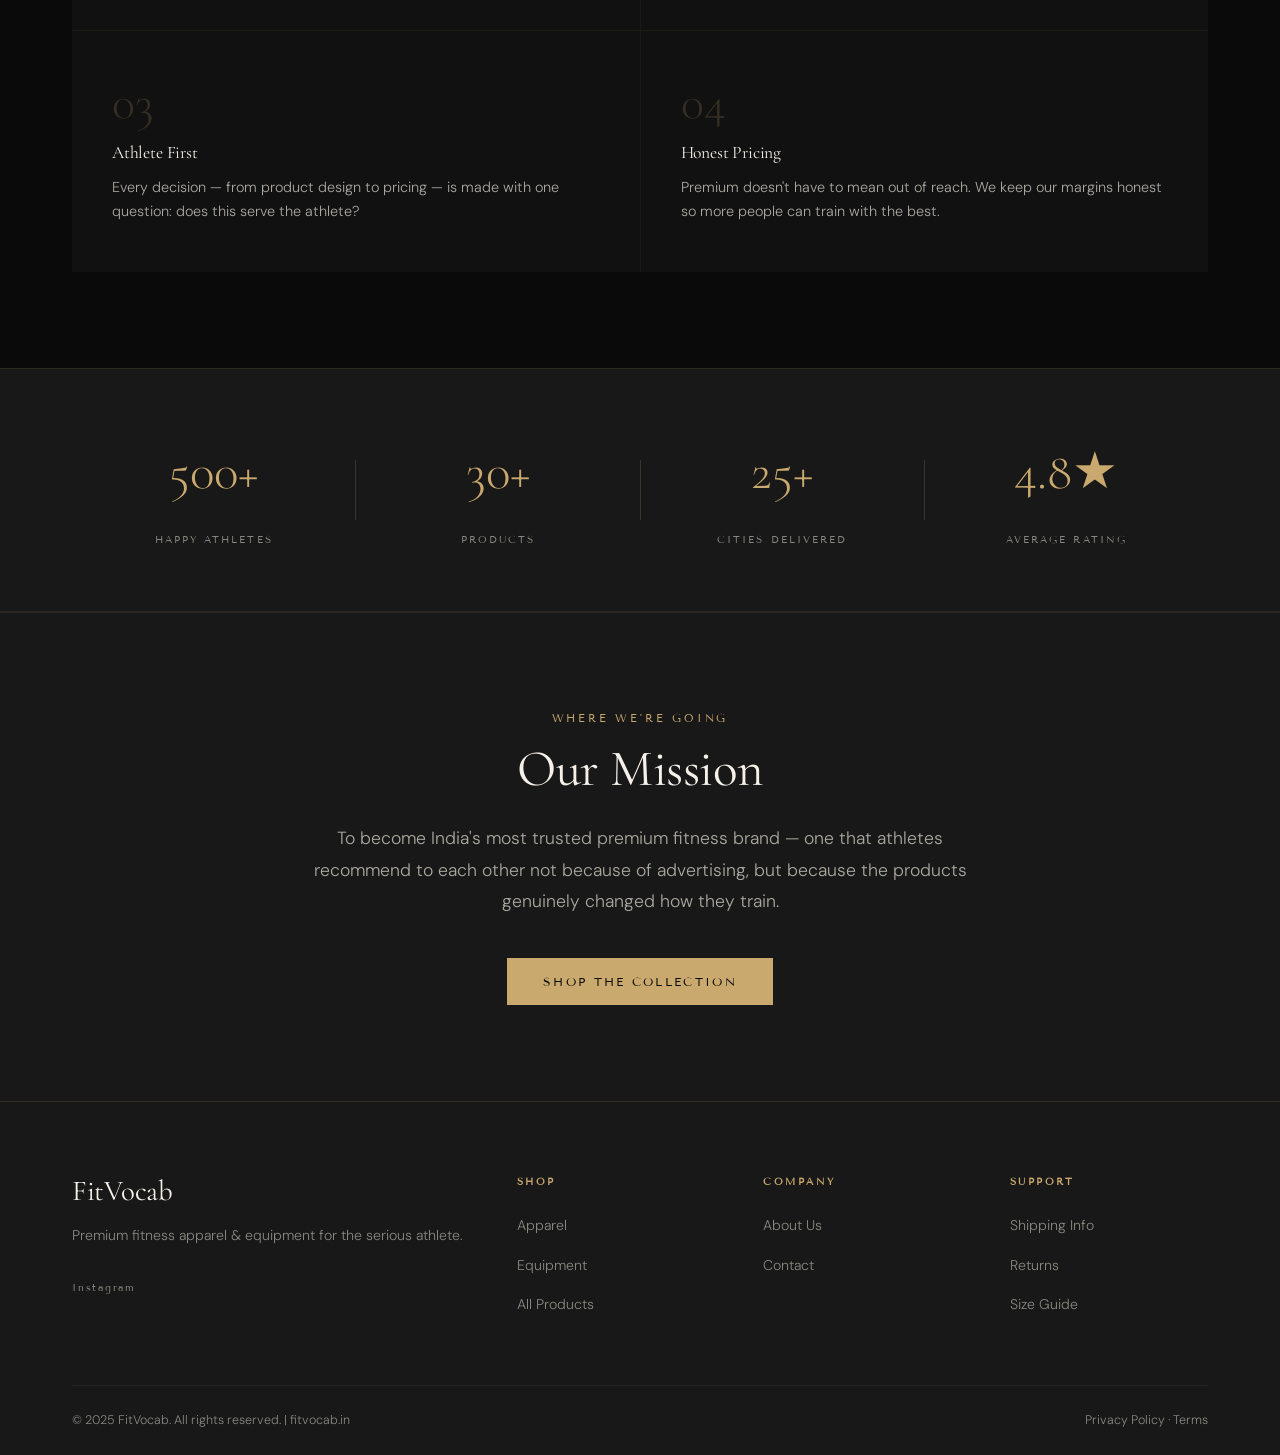
==== commit a8e5a881: "Remove phone, keep Instagram only" ====
--- a/about.html
+++ b/about.html
@@ -146,9 +146,7 @@
           <h3 class="footer-logo">FitVocab</h3>
           <p>Premium fitness apparel & equipment for the serious athlete.</p>
           <div class="footer-social">
-            <a href="#" aria-label="Instagram">IG</a>
-            <a href="#" aria-label="Twitter">TW</a>
-            <a href="#" aria-label="YouTube">YT</a>
+            <a href="#" aria-label="Instagram">Instagram</a>
           </div>
         </div>
         <div class="footer-links">
--- a/css/style.css
+++ b/css/style.css
@@ -236,13 +236,21 @@
   inset: 0;
   z-index: 0;
 }
-.hero-gradient {
+.hero-img {
+  position: absolute;
+  inset: 0;
+  width: 100%;
+  height: 100%;
+  object-fit: cover;
+  object-position: center;
+  filter: brightness(0.35) saturate(0.6);
+}
+.hero-overlay {
   position: absolute;
   inset: 0;
   background:
-    radial-gradient(ellipse 80% 60% at 60% 40%, rgba(201,169,110,0.07) 0%, transparent 60%),
-    radial-gradient(ellipse 50% 80% at 20% 80%, rgba(201,169,110,0.04) 0%, transparent 50%),
-    linear-gradient(160deg, #0a0a0a 0%, #111111 50%, #0d0d0d 100%);
+    linear-gradient(to right, rgba(10,10,10,0.85) 40%, rgba(10,10,10,0.3) 100%),
+    linear-gradient(to top, rgba(10,10,10,0.6) 0%, transparent 50%);
 }
 .hero-grain {
   position: absolute;
@@ -1186,6 +1194,200 @@
 .footer-bottom p { font-size: 0.78rem; color: var(--grey); }
 .footer-bottom a { color: var(--grey); transition: color var(--transition); }
 .footer-bottom a:hover { color: var(--gold); }
+
+/* ============================================
+   REAL PRODUCT IMAGES
+   ============================================ */
+.product-real-img {
+  width: 100%;
+  height: 100%;
+  object-fit: cover;
+  object-position: center top;
+  display: block;
+  transition: transform 0.6s cubic-bezier(0.25, 0.46, 0.45, 0.94);
+}
+.product-card:hover .product-real-img { transform: scale(1.04); }
+
+/* SOLD OUT STATES */
+.sold-out-tag {
+  background: #7a1a1a !important;
+  color: #ffaaaa !important;
+}
+.sold-out-price {
+  color: #cc4444 !important;
+  font-style: italic;
+  font-size: 0.85rem !important;
+}
+.sold-out-pill {
+  display: inline-block;
+  padding: 6px 18px;
+  border: 1px solid #7a1a1a;
+  color: #cc4444;
+  font-family: 'Tenor Sans', sans-serif;
+  font-size: 0.65rem;
+  letter-spacing: 0.2em;
+  text-transform: uppercase;
+  margin: 4px 0 12px;
+}
+.btn-soldout {
+  display: block;
+  width: 100%;
+  padding: 14px 36px;
+  background: #1e1e1e;
+  color: #555;
+  border: 1px solid #2a2a2a;
+  font-family: 'Tenor Sans', sans-serif;
+  font-size: 0.72rem;
+  letter-spacing: 0.18em;
+  text-transform: uppercase;
+  cursor: not-allowed;
+  margin-bottom: 12px;
+}
+.size-btn.disabled {
+  opacity: 0.3;
+  cursor: not-allowed;
+}
+.waitlist-link {
+  display: block;
+  font-size: 0.85rem;
+  color: var(--gold);
+  transition: opacity var(--transition);
+}
+.waitlist-link:hover { opacity: 0.7; }
+
+/* HOME GRID — 2 columns centered */
+.home-grid {
+  grid-template-columns: repeat(2, 1fr);
+  max-width: 720px;
+}
+
+/* RESTOCK NOTICE */
+.restock-notice {
+  margin-top: 48px;
+  padding: 28px 36px;
+  border: 1px solid rgba(201,169,110,0.2);
+  background: rgba(201,169,110,0.04);
+  display: flex;
+  align-items: center;
+  justify-content: space-between;
+  gap: 24px;
+  flex-wrap: wrap;
+  max-width: 720px;
+}
+.restock-notice p { font-size: 0.92rem; color: var(--white-2); }
+.btn-sm {
+  padding: 10px 24px;
+  font-size: 0.65rem;
+  white-space: nowrap;
+}
+
+/* SOLD OUT BANNER */
+.sold-out-banner {
+  background: rgba(201,169,110,0.08);
+  border-bottom: 1px solid rgba(201,169,110,0.2);
+  padding: 14px 32px;
+  text-align: center;
+}
+.sold-out-banner p {
+  font-family: 'Tenor Sans', sans-serif;
+  font-size: 0.75rem;
+  letter-spacing: 0.1em;
+  color: var(--grey-lt);
+}
+.sold-out-banner a {
+  color: var(--gold);
+  text-decoration: underline;
+  text-underline-offset: 3px;
+}
+
+/* ============================================
+   PRODUCT DETAIL CARDS (shop page)
+   ============================================ */
+.product-detail-card {
+  display: grid;
+  grid-template-columns: 1fr 1fr;
+  gap: 72px;
+  align-items: start;
+  padding: 48px 0;
+}
+.product-detail-card.reverse {
+  direction: rtl;
+}
+.product-detail-card.reverse > * {
+  direction: ltr;
+}
+.product-detail-gallery {}
+.gallery-main {
+  aspect-ratio: 3/4;
+  overflow: hidden;
+  background: var(--dark-2);
+  border: 1px solid rgba(201,169,110,0.08);
+  margin-bottom: 12px;
+}
+.gallery-main img {
+  width: 100%;
+  height: 100%;
+  object-fit: cover;
+  object-position: center top;
+  transition: transform 0.6s ease;
+}
+.gallery-main:hover img { transform: scale(1.03); }
+.gallery-thumbs { display: flex; gap: 8px; }
+.thumb {
+  width: 72px;
+  height: 72px;
+  overflow: hidden;
+  border: 1px solid rgba(255,255,255,0.08);
+  cursor: pointer;
+  transition: border-color var(--transition);
+}
+.thumb.active, .thumb:hover { border-color: var(--gold); }
+.thumb img { width: 100%; height: 100%; object-fit: cover; object-position: center top; }
+
+.product-detail-name {
+  font-size: 2.2rem;
+  margin: 8px 0 4px;
+}
+.product-detail-color {
+  font-size: 0.85rem;
+  color: var(--grey);
+  margin-bottom: 4px;
+}
+.product-detail-color span { color: var(--white-2); }
+.product-detail-desc { margin: 8px 0 20px; }
+.product-detail-desc p { font-size: 0.92rem; color: var(--grey-lt); line-height: 1.75; margin-bottom: 16px; }
+.product-features {
+  list-style: none;
+  display: flex;
+  flex-direction: column;
+  gap: 8px;
+}
+.product-features li {
+  font-size: 0.85rem;
+  color: var(--grey-lt);
+  letter-spacing: 0.02em;
+}
+.size-row { margin-bottom: 24px; }
+
+.product-divider {
+  height: 1px;
+  background: rgba(201,169,110,0.1);
+  margin: 0;
+}
+
+/* COMING SOON STRIP */
+.coming-soon-strip {
+  background: var(--dark-2);
+  border-top: 1px solid rgba(201,169,110,0.1);
+  padding: 80px 0;
+}
+.coming-soon-inner {
+  max-width: 540px;
+  margin: 0 auto;
+  text-align: center;
+}
+.coming-soon-inner h2 { margin: 12px 0 16px; }
+.coming-soon-inner > p { color: var(--grey-lt); margin-bottom: 32px; font-size: 0.95rem; }
 
 /* ============================================
    RESPONSIVE
@@ -1209,6 +1411,7 @@
   .cat-grid { grid-template-columns: 1fr; }
   .cat-card { height: 320px; }
   .products-grid { grid-template-columns: repeat(2, 1fr); gap: 16px; }
+  .home-grid { grid-template-columns: 1fr 1fr; max-width: 100%; }
   .why-grid { grid-template-columns: 1fr 1fr; }
   .stats-row { flex-wrap: wrap; gap: 32px; }
   .stat-divider { display: none; }
@@ -1223,6 +1426,9 @@
   .section { padding: 64px 0; }
   .modal { grid-template-columns: 1fr; }
   .modal-img-wrap { aspect-ratio: 16/9; }
+  .product-detail-card { grid-template-columns: 1fr; gap: 32px; }
+  .product-detail-card.reverse { direction: ltr; }
+  .restock-notice { flex-direction: column; text-align: center; max-width: 100%; }
 }
 
 @media (max-width: 480px) {
